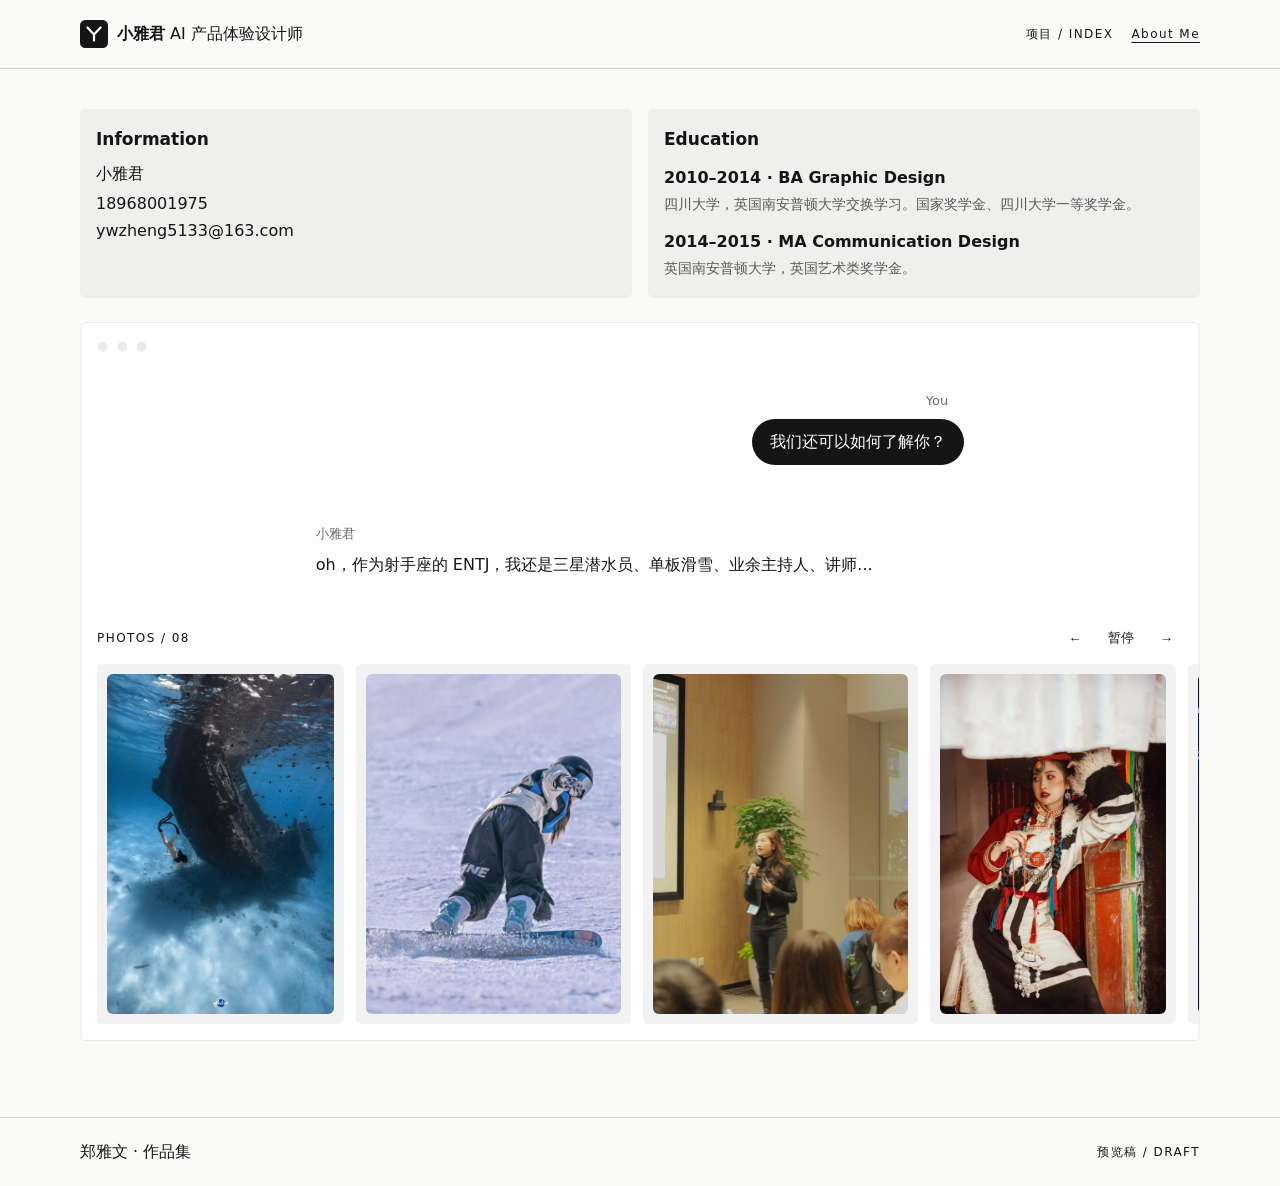
==== about.html @ f398ca6a "Add design portfolio website" ====
<!doctype html>
<html lang="zh-CN">
<head>
<meta charset="utf-8">
<meta name="viewport" content="width=device-width, initial-scale=1">
<title>About Me · 郑雅文</title>
<link rel="stylesheet" href="style.css">
</head>
<body>
<header><div class="wrap bar"><a class="site-brand" href="index.html"><img src="assets/brand.svg" alt="" width="28" height="28"><span><strong>小雅君</strong> AI 产品体验设计师</span></a><nav class="site-nav" aria-label="全站导航"><a class="meta" href="index.html#work">项目 / INDEX</a><a class="meta" href="about.html" aria-current="page">About Me</a></nav></div></header>
<main class="wrap about-profile">
<h1 class="visually-hidden">About Me</h1>
<div class="plates two">
<div class="grid-panel"><h3>Information</h3><p>小雅君</p><p><a href="tel:+8618968001975">18968001975</a><br><a href="mailto:ywzheng5133@163.com">ywzheng5133@163.com</a></p></div>
<div class="grid-panel"><h3>Education</h3><dl><dt>2010–2014 · BA Graphic Design</dt><dd>四川大学，英国南安普顿大学交换学习。国家奖学金、四川大学一等奖学金。</dd><dt>2014–2015 · MA Communication Design</dt><dd>英国南安普顿大学，英国艺术类奖学金。</dd></dl></div>
</div>
<section class="about-gallery" aria-label="认识小雅君">
<div class="about-window-chrome" aria-hidden="true">● ● ●</div>
<div class="about-conversation">
  <div class="about-question"><span class="about-speaker">You</span><p>我们还可以如何了解你？</p></div>
  <div class="about-reply"><span class="about-speaker">小雅君</span><p>oh，作为射手座的 ENTJ，我还是三星潜水员、单板滑雪、业余主持人、讲师...</p></div>
</div>
<div class="about-gallery-bar"><span class="meta">PHOTOS / 08</span><div class="about-gallery-controls" hidden><button type="button" data-step="-1" aria-label="上一张">←</button><button type="button" data-play>暂停</button><button type="button" data-step="1" aria-label="下一张">→</button></div></div>
<ul class="about-gallery-track" tabindex="0" aria-label="横向滚动浏览照片">
<li><img src="assets/about/01.jpg" alt="自由潜水" decoding="async"></li>
<li><img src="assets/about/02.jpg" alt="单板滑雪" decoding="async"></li>
<li><img src="assets/about/03.jpg" alt="现场分享" decoding="async"></li>
<li><img src="assets/about/04.jpg" alt="旅行肖像" decoding="async"></li>
<li><img src="assets/about/05.jpg" alt="Alibaba Design 2019" decoding="async"></li>
<li><img src="assets/about/06.jpg" alt="GXIC 访谈" decoding="async"></li>
<li><img src="assets/about/07.jpg" alt="UCAN 2019 演讲" decoding="async"></li>
<li><img src="assets/about/08.jpg" alt="《楚门世界》铜奖" decoding="async"></li>
</ul>
</section>
</main>
<script src="about-gallery.js" defer></script>
<footer><div class="wrap"><span>郑雅文 · 作品集</span><span class="meta">预览稿 / DRAFT</span></div></footer>
</body></html>
---- style.css ----
*{box-sizing:border-box}
:root{color-scheme:light;--ink:#151515;--muted:#595959;--line:#d0d0cd;--paper:#fafaf8;--radius:6px;--type:"SF Pro Text",-apple-system,BlinkMacSystemFont,"PingFang SC","Microsoft YaHei",system-ui,sans-serif}
body{margin:0;background:var(--paper);color:var(--ink);font:16px/1.65 var(--type)}
a{color:inherit;text-decoration:none}
a:focus-visible{outline:2px solid;outline-offset:5px}
.wrap{width:min(1120px,calc(100% - 64px));margin:auto}
header{border-bottom:1px solid var(--line)}
.bar,footer .wrap{display:flex;align-items:center;justify-content:space-between;gap:20px;min-height:68px}
.meta,.num,.tag{font:12px/1.5 var(--type);letter-spacing:.12em}
.hero{padding:clamp(60px,10vw,132px) 0 72px;position:relative}
.hero h1{margin:18px 0 22px;font-size:clamp(32px,5.8vw,70px);line-height:1.06;letter-spacing:-.05em}
.hero p,.intro{max-width:38em;color:var(--muted)}
.section-label{display:flex;justify-content:space-between;border-bottom:1px solid;padding-bottom:13px}
.project{display:grid;grid-template-columns:55px 1fr 200px 40px;gap:22px;align-items:center;padding:24px 12px;border-bottom:1px solid var(--line);transition:background .18s,color .18s}
.project:hover{background:var(--ink);color:var(--paper)}
.project h2{margin:4px 0;font-size:clamp(20px,3.1vw,36px);letter-spacing:-.045em;line-height:1.2}
.project p{margin:6px 0 0;font-size:14px}
.diagram{display:block;width:100%;height:78px;border:1px solid currentColor}
.arrow{font-size:24px;text-align:right}
footer{margin-top:76px;border-top:1px solid var(--line)}
.case-head{padding:48px 0 38px;border-bottom:1px solid}
.case-head h1{font-size:clamp(34px,6vw,76px);line-height:1.13;letter-spacing:-.05em;margin:12px 0}
.layout{display:grid;grid-template-columns:195px minmax(0,1fr);gap:44px;padding-top:34px}
.toc{position:sticky;top:24px;align-self:start;font-size:13px}
.toc a{display:block;padding:8px 0;border-bottom:1px solid var(--line)}
.toc a:hover,.bar a:hover{text-decoration:underline}
article h2{font-size:clamp(22px,3vw,32px);line-height:1.35;margin:44px 0 15px;scroll-margin-top:20px}
article h2:first-child{margin-top:0}
article p,article li{line-height:1.85}
article li{margin-bottom:.55em}
.table-wrap{overflow:auto;margin:24px 0}
table{width:100%;border-collapse:collapse;font-size:14px}
th,td{text-align:left;vertical-align:top;padding:12px;border-bottom:1px solid var(--line)}
th{background:#ededeb;border-top:1px solid var(--ink)}
.note{background:#ededeb;padding:14px 18px;font-size:14px}
.next{display:block;border-top:1px solid;margin-top:48px;padding-top:18px;font-size:22px}
@media(max-width:680px){.wrap{width:calc(100% - 32px)}.project{grid-template-columns:32px minmax(0,1fr) 24px;gap:10px;padding:20px 2px}.project .diagram{display:none}.layout{grid-template-columns:1fr;gap:26px}.toc{position:static}.hero{padding-bottom:44px}th,td{padding:8px}}
@media(prefers-reduced-motion:reduce){*{transition:none!important}}
.ai-part{scroll-margin-top:24px;margin-bottom:64px}
.chapter{display:grid;grid-template-columns:minmax(110px,23%) 1fr;gap:1px;background:var(--line);border:1px solid var(--line);margin:0 0 26px}
.chapter span{display:grid;align-content:center;padding:17px;background:#171717;color:white;font:12px/1.5 var(--type);letter-spacing:.08em}
article .chapter h2{margin:0;padding:18px;background:#efefed;font-size:clamp(20px,2.7vw,30px)}
.ai-part h3{margin:32px 0 10px;font-size:21px}
.ai-part h4{font-size:22px;margin:6px 0}
.ai-part blockquote{margin:28px 0;padding:8px 20px;border-left:3px solid;background:#efefed}
.plates{display:grid;gap:16px;margin:22px 0}
.plates.two{grid-template-columns:repeat(2,minmax(0,1fr))}
.plates.three{grid-template-columns:repeat(3,minmax(0,1fr))}
.plate{min-width:0;margin:0 0 18px}
.plate a{display:grid;background:#eee;border:1px solid var(--line);place-items:center}
.plate img{display:block;width:100%;height:auto}
.plate figcaption{border-top:1px solid var(--line);padding:8px 0;color:var(--muted);font-size:13px}
.plate figcaption .num{margin-right:9px}
.example{display:grid;grid-template-columns:minmax(160px,1fr) minmax(0,2fr);align-items:start;gap:24px;padding:24px 0;border-top:1px solid var(--line)}
@media(max-width:680px){.plates.two,.plates.three,.example{grid-template-columns:1fr}.chapter span{padding:10px}.chapter{grid-template-columns:92px 1fr}}
.plates .plate img{max-height:360px;object-fit:contain}
.example .plate img{max-height:520px;object-fit:contain}
.plates .plate a{min-height:110px}
.ai-part table{min-width:520px}
.ai-part table th[scope="row"]{background:transparent;border-top:0}
.case-detail{margin:16px 0 24px;border-block:1px solid var(--line)}
.case-detail summary{cursor:pointer;padding:13px 4px;font-weight:600;font-size:14px}
.case-detail summary:hover{text-decoration:underline}
.case-detail .detail-body{padding:0 0 12px}
.case-detail .detail-body>.table-wrap{margin-top:5px}
.overview-plate a{display:block;border:0}
.overview-plate figcaption{margin-top:8px}
.ai-part{margin-bottom:48px}
.ai-part h3{margin-top:24px}

/* Use tonal surfaces to separate the case content. */
.ai-part .chapter{border:0;border-radius:var(--radius);overflow:hidden;background:#efefed;gap:0}
.ai-part .chapter span{background:#e4e4e1;color:#555}
.ai-part .chapter h2{background:transparent}
.ai-part .plate a{border:0;border-radius:var(--radius);overflow:hidden;background:#efefed}
.ai-part .plate figcaption{border:0;color:#626262}
.ai-part .example{border:0;border-radius:var(--radius);background:#f0f0ee;padding:20px;margin:16px 0}
.ai-part .example .plate{margin-bottom:0}
.ai-part blockquote,.ai-part .case-detail{border:0;border-radius:var(--radius);background:#efefed}
.ai-part .case-detail summary{padding:14px 18px}
.ai-part .case-detail .detail-body{padding:0 18px 14px}
.ai-part .table-wrap{border-radius:var(--radius);background:#f1f1ef}
.ai-part th,.ai-part td{border:0}
.ai-part th{background:#e8e8e5;color:#252525}
.ai-part td{color:#4d4d4d}
.ai-part tbody tr:nth-child(even){background:#eaeae8}
.strategy-flow{display:grid;grid-template-columns:repeat(3,minmax(0,1fr));gap:12px;margin:20px 0}
.strategy-flow>div{border-radius:var(--radius);padding:18px;background:#efefed}
.strategy-flow .meta,.strategy-index{color:#626262}
.ai-part .strategy-flow h3{margin:6px 0 2px}
.strategy-flow p{margin:0;color:#555;font-size:14px}
.strategy-index{display:block;margin-bottom:4px}
.ai-part .component-grid{grid-template-columns:repeat(4,minmax(0,1fr))}
@media(max-width:680px){
  .strategy-flow{grid-template-columns:1fr}
  .ai-part .component-grid{grid-template-columns:repeat(2,minmax(0,1fr))}
}

.journey-grid{display:grid;gap:18px;margin:22px 0 36px}
.journey-row{display:grid;grid-template-columns:minmax(0,1fr) minmax(0,2fr);gap:22px;align-items:start;background:#efefed;border-radius:var(--radius);padding:20px}
.journey-copy .meta,.journey-copy p,.journey-copy dt{color:var(--muted)}
.ai-part .journey-copy h4{margin:8px 0;font-size:clamp(17px,2.1vw,23px)}
.journey-copy p,.journey-copy dl{margin:8px 0;font-size:14px}
.journey-copy dt{font-size:12px}
.journey-copy dd{margin:0;font-weight:600}
.ai-part .journey-row .plate{margin:0}
.ai-part .journey-row .plate a{border-radius:var(--radius)}
.ai-part .journey-row figcaption{padding-bottom:0}
@media(max-width:680px){.journey-row{grid-template-columns:1fr;gap:12px;padding:16px}}

.case-grid,.asset-grid{display:grid;gap:12px;margin:20px 0 28px}
.case-grid{grid-template-columns:repeat(3,minmax(0,1fr))}
.asset-grid{grid-template-columns:minmax(0,3fr) minmax(0,4fr)}
.grid-panel{min-width:0;background:#efefed;border-radius:var(--radius);padding:16px}
.grid-panel .meta{color:var(--muted)}
.ai-part .grid-panel h4{font-size:18px}
.grid-panel dl{margin:12px 0 0}
.grid-panel dt{font-weight:650;margin-top:12px}
.grid-panel dd{margin:2px 0;color:var(--muted);font-size:14px}
.asset-items{display:flex;gap:8px}
.asset-items .plate{flex:1;min-width:0;margin:8px 0 0}
.ai-part .asset-items .plate a,.ai-part .pattern-matrix .plate a{background:#fff;border-radius:var(--radius)}
.asset-items .plate img{height:clamp(85px,15vw,170px);object-fit:contain}
.grid-panel .plate .num{display:none}
.pattern-matrix .grid-panel{display:grid;grid-template-rows:subgrid;grid-row:span 6;gap:8px}
.pattern-matrix h4,.pattern-matrix .plate{margin:0}
.pattern-matrix p{margin:4px 0 0;font-size:14px;color:var(--muted)}
.pattern-matrix .plate img{max-height:260px;object-fit:contain}
@media(max-width:680px){
  .case-grid,.asset-grid{grid-template-columns:1fr}
  .pattern-matrix .grid-panel{display:block;grid-row:auto}
  .pattern-matrix .plate{margin:12px 0}
}

.ai-part .challenge-context,.challenge-cell,.challenge-question{background:#efefed;border-radius:var(--radius);padding:14px 16px}
.challenge-comparison{display:grid;grid-template-columns:repeat(2,minmax(0,1fr));gap:8px 14px;margin:26px 0 16px}
.challenge-track{min-width:0;display:grid;grid-template-rows:subgrid;grid-row:span 4}
.challenge-label{display:block;color:#585854;font-size:12px;font-weight:600;letter-spacing:.04em;margin-bottom:5px}
.ai-part .challenge-cell h4{font-size:clamp(16px,2vw,21px);line-height:1.35;margin:0}
.ai-part .challenge-cell p,.ai-part .challenge-question p{margin:0;color:#363633;font-size:14px;line-height:1.65}
.challenge-evidence{padding:8px 0}
.challenge-shots{display:flex;gap:8px}
.challenge-shots .plate{flex:1;margin:0}
.ai-part .challenge-shots .plate a{border-radius:var(--radius);background:#efefed}
.challenge-shots img{height:clamp(110px,16vw,190px);object-fit:contain}
.ai-part .challenge-shots figcaption{line-height:1.4;padding-bottom:0}
.challenge-shots .num{display:none}
.challenge-cell ol{padding-left:1.2em;margin:0;color:#363633;font-size:14px}
.ai-part .challenge-cell li{line-height:1.55;margin:0}
.ai-part .challenge-cell li+li{margin-top:4px}
@media(max-width:680px){.challenge-comparison{grid-template-columns:1fr;gap:20px}.challenge-track{grid-row:auto;grid-template-rows:auto;gap:6px}}

.ai-part .doc-chapter{grid-template-columns:23% 1fr;gap:24px;align-items:center;background:none;border-radius:0}
.ai-part .doc-chapter span{display:block;align-content:center;min-height:124px;padding:14px;border-radius:var(--radius);background:#151515;color:#fff;font:500 clamp(21px,3vw,32px)/1.3 var(--type);letter-spacing:-.03em}
.ai-part .doc-chapter h2{padding:0;font-weight:550;font-size:clamp(18px,2.2vw,24px);color:#252b31}
.ai-part .doc-background-title{font-size:17px}
.ai-part .challenge-context{background:none;border-left:2px solid #d0d0d0;border-radius:0;padding:0 0 0 13px;margin:0;color:#65696d}
.doc-issues{margin:8px 0 12px;padding-left:22px}
.doc-issues li::marker{color:#245de1}
.ai-part .doc-issues li{margin:0 0 5px;line-height:1.65}
.challenge-comparison{gap:16px;margin:10px 0 22px}
.challenge-track{grid-row:span 3;background:#f0f0f0;border-radius:var(--radius);padding:12px;gap:12px;color:#252b31}
.doc-problem span,.doc-response,.doc-problem p{font-size:14px}
.ai-part .doc-problem h4{font-size:17px;margin:8px 0}
.ai-part .doc-problem p,.ai-part .doc-response p{margin:4px 0;line-height:1.6}
.challenge-track .challenge-shots{background:#fff;gap:1px}
.challenge-track .challenge-shots .plate{display:flex;flex-direction:column-reverse;justify-content:start;background:#fff;padding:8px}
.ai-part .challenge-track .challenge-shots .plate a{background:white;border-radius:var(--radius)}
.ai-part .challenge-track .challenge-shots img{height:clamp(96px,13vw,155px)}
.ai-part .challenge-track .challenge-shots figcaption{padding:0 0 7px;color:#252b31;font-size:13px}
.ai-part .doc-conclusion{margin:0}
.doc-scenario{color:#252b31;margin:24px 0 32px}
.ai-part .doc-scenario h3{font-size:22px}
.doc-scenario-grid{display:grid;grid-template-columns:repeat(3,minmax(0,1fr));gap:18px}
.doc-scenario-card{background:#f0f0f0;border-radius:var(--radius);padding:12px}
.ai-part .doc-scenario-card h4{font-size:18px;margin:4px 0 10px}
.doc-scenario-card mark{background:#e1e3e5;color:inherit}
.doc-rules,.doc-examples{list-style:none}
.doc-rules{border-left:2px solid #ccc;padding:0 0 0 12px;margin:8px 0 0;color:#61666b}
.ai-part .doc-scenario .doc-examples-title{font-size:16px;margin:26px 0 10px}
.doc-examples{margin:0}
.ai-part .doc-scenario-card li{margin:0 0 8px;line-height:1.5}
.ai-part .doc-scenario-card li:last-child{margin-bottom:0}
.ai-part .asset-grid .grid-panel{border-radius:var(--radius)}
.ai-part .asset-grid .asset-items .plate a{border-radius:var(--radius);background:#fff}
.ai-part .asset-grid .asset-items img{height:clamp(100px,16vw,175px)}
@media(max-width:680px){
  .ai-part .doc-chapter{grid-template-columns:minmax(100px,30%) 1fr;gap:12px}
  .ai-part .doc-chapter span{min-height:90px}
  .challenge-track{grid-row:auto}
  .doc-scenario-grid{gap:6px}
  .doc-scenario-card{padding:8px;font-size:13px}
  .ai-part .doc-scenario-card h4{font-size:15px}
}

.wiki-gallery{background:#efefed;border-radius:var(--radius);padding:16px;margin-top:20px}
.ai-part .wiki-gallery h3{margin:0 0 10px}
.wiki-gallery .plates{margin:0 0 16px}
.wiki-gallery .plates:last-child,.wiki-gallery .plate{margin-bottom:0}
.ai-part .wiki-gallery .plate a{background:white}

.skill-grid{display:grid;grid-template-columns:minmax(0,2fr) minmax(0,1fr);gap:16px;align-items:start}
.skill-results{display:grid;gap:14px;min-width:0}
.distribution-grid .plate a{position:relative;display:block;aspect-ratio:1;min-height:0}
.distribution-grid .plate img{position:absolute;inset:0;width:100%;height:100%;max-height:none;padding:12px;object-fit:contain}
@media(max-width:680px){.skill-grid{grid-template-columns:1fr}}

.distribution-grid{display:grid;grid-template-columns:repeat(2,minmax(0,1fr));gap:14px}
.media-panel{min-width:0;display:grid;grid-row:span 2;grid-template-rows:subgrid;gap:12px}
.ai-part .media-panel p{margin:0;font-size:14px;line-height:1.65}
.ai-part .distribution-note{font-size:12px;color:var(--muted);margin-top:8px}
.ai-part .media-panel,.ai-part .journey-row,.ai-part .example,.ai-part .challenge-track,
.ai-part .grid-panel,.ai-part .wiki-gallery{background:#f0f0ef;border-radius:var(--radius);padding:16px}
.ai-part .challenge-shots{background:transparent;gap:8px}
.ai-part .challenge-shots .plate{background:transparent;padding:0;flex-direction:column}
.ai-part .challenge-shots figcaption{padding:7px 0 0}
.ai-part .plate a{background:#fff;border-radius:var(--radius);overflow:hidden}
.ai-part .plate-dark a{background:transparent}
.ai-part .plate-dark img{background:transparent}
.ai-part .media-panel .plate,.ai-part .wiki-gallery .plate{margin-bottom:0}
@media(max-width:680px){.distribution-grid{grid-template-columns:1fr}.media-panel{grid-row:auto;grid-template-rows:auto}}

.delivery-case #overview h2{margin-top:0}
.delivery-case .delivery-phase dl{display:grid;grid-template-columns:repeat(2,minmax(0,1fr));gap:12px 24px;margin:0}
.delivery-case .delivery-phase dt{margin-top:0}
.delivery-case .delivery-phase .plate{margin:20px 0 0}
.delivery-case .delivery-marketing{margin-top:14px}
.delivery-case .delivery-marketing h3{margin-top:0}
@media(max-width:680px){.delivery-case .delivery-phase dl{grid-template-columns:1fr}}

.product-case #overview h2{margin-top:0}
.product-case .product-module+.product-module{margin-top:14px}
.product-case .product-module>h3,.product-case .grid-panel>h3{margin-top:0}
.product-case .product-module .plate{margin:12px 0 0}
.product-case .product-module .plate img{max-height:none}
.product-case .product-module .plates{margin-bottom:12px}
.product-case .product-category{min-width:0}
.product-case .product-evidence,.product-case .product-category-grid>div{background:#fff;border-radius:var(--radius);padding:12px}
.product-case .product-evidence p,.product-case .product-category-grid p{margin:4px 0 0}
.product-case .product-caption,.product-case .product-category-grid p{font-size:13px;color:var(--muted)}
.product-case .product-category-grid{margin-bottom:0}

.product-case .product-exploration{margin-top:18px}
.product-case .skill-effects{display:grid;grid-template-columns:repeat(3,minmax(0,1fr));gap:12px;margin-top:14px;align-items:start}
.product-case .skill-effect{background:#f8f8f7;padding:10px}
.product-case .skill-effect-pair{display:grid;grid-template-columns:repeat(2,minmax(0,1fr));gap:8px}
.product-case .skill-effect h5{margin:0;font-size:12px}
.product-case .skill-effect figcaption{display:none}
@media(max-width:680px){.product-case .skill-effects{grid-template-columns:1fr}}

.product-case .product-models>.product-module{margin-top:0}
.product-case .product-models>.product-module>h3,
.product-case .product-models>.product-module>p{margin:0}
.product-case .product-models .plate{margin:0}
.product-case .product-models .plate a{aspect-ratio:2}
.product-case .product-models .plate img{width:100%;height:100%;object-fit:contain}
@media(min-width:681px){
  .product-case .product-models>.product-module{display:grid;grid-row:span 3;grid-template-rows:subgrid;row-gap:12px}
}
@media(max-width:680px){
  .product-case .product-models>.product-module>*+*{margin-top:12px}
}

.design-case .design-module{margin:0 0 16px}
.design-case .design-module h3{margin:0 0 8px}
.design-case .design-module p{margin:0 0 12px}
.design-case .design-module .plate{margin:0}
.design-case .design-module>.plate+.plate{margin-top:14px}
.design-case .design-module .plates{margin:14px 0}
.design-case .design-module .plate img{max-height:420px;object-fit:contain}
.design-case .design-module>.plate img{max-height:none}

.design-case .global-frames .plate a{height:clamp(240px,44vw,420px);background:#fff}
.design-case .global-frames .plate img{width:100%;height:100%;object-fit:contain}
.ai-service-grid,.ai-service-pair{display:grid;grid-template-columns:repeat(2,minmax(0,1fr));gap:12px}
.ai-service-grid{margin:12px 0 22px}
.design-case .ai-service-group h4{margin:0 0 12px;font-size:16px}
.ai-service-card{display:grid;grid-template-rows:auto 1fr;gap:12px}
.ai-service-card .plate{margin:0}
.ai-service-card .plate a{aspect-ratio:5/4}
.ai-service-card .plate+.plate a{aspect-ratio:7/10}
.ai-service-card .plate img{width:100%;height:100%;object-fit:contain}
@media(max-width:680px){.ai-service-grid{grid-template-columns:1fr}}

.design-case .design-mobile-grid .design-module{margin:0}
.design-case .design-mobile-grid .plate a{aspect-ratio:5/3}
.design-case .design-mobile-grid .plate img{width:100%;height:100%;object-fit:contain}

h1,.project h2,article h2{font-weight:550}
article h3{font-weight:500}
article h4,article h5{font-weight:500}

.site-nav{display:flex;flex-wrap:wrap;justify-content:flex-end;gap:8px 18px}
.site-nav [aria-current="page"]{text-decoration:underline;text-underline-offset:4px}
.about-case .grid-panel+.grid-panel{margin-top:12px}
.about-case .plates .grid-panel{margin-top:0}
.about-case .grid-panel h3{margin:0 0 8px}
.about-case .grid-panel p{margin:0 0 8px}
.about-case .grid-panel a:hover{text-decoration:underline}

.visually-hidden{position:absolute;width:1px;height:1px;overflow:hidden;clip-path:inset(50%);white-space:nowrap}
.about-profile{padding-top:40px}
.about-profile>.plates{margin:0 0 24px}
.about-profile .grid-panel h3{margin:0 0 8px;font-size:17px}
.about-profile .grid-panel p{margin:4px 0}
.about-profile .grid-panel dl{margin:0}
.about-profile .grid-panel a{overflow-wrap:anywhere}
.about-gallery{background:#efefed;border-radius:var(--radius);overflow:hidden}
.about-gallery-bar{display:flex;align-items:center;justify-content:space-between;padding:12px 16px}
.about-gallery-controls:not([hidden]){display:flex;gap:6px}
.about-gallery-controls button{border:0;background:#fff;color:var(--ink);border-radius:var(--radius);padding:5px 10px;cursor:pointer}
.about-gallery-track{position:relative;display:flex;gap:12px;overflow-x:auto;scroll-snap-type:x mandatory;list-style:none;margin:0;padding:0 16px 16px;scroll-padding-inline:16px}
.about-gallery-track li{flex:none;scroll-snap-align:start}
.about-gallery-track img{display:block;height:clamp(200px,34vw,340px);width:auto;border-radius:var(--radius)}

.about-gallery{background:#fff;border:1px solid #eaeaea}
.about-window-chrome{padding:12px 16px 0;color:#eaeaea;font-size:13px;letter-spacing:2px}
.about-conversation{width:min(58%,700px);margin:auto;padding:34px 0 42px;font-family:system-ui,"PingFang SC",sans-serif}
.about-question{display:flex;flex-direction:column;align-items:flex-end}
.about-speaker{display:block;color:#696969;font-size:13px;margin-bottom:7px}
.about-question .about-speaker{padding-right:16px}
.about-conversation p{margin:0;font-size:1rem;line-height:1.65}
.about-question p{background:#151515;color:#fff;border-radius:999px;padding:10px 18px}
.about-reply{margin-top:clamp(28px,5vw,58px)}
.about-gallery-track li{padding:10px;background:#f2f2f2;border-radius:var(--radius)}
.about-gallery-bar{padding-top:4px}
@media(max-width:680px){
  .about-conversation{width:auto;padding:24px 18px 28px}
}

.site-brand{display:inline-flex;align-items:center;gap:9px;min-width:0;line-height:1.35}
.site-brand img{flex:none}
.site-brand strong{font-weight:700}
@media(max-width:420px){.site-brand{font-size:13px;gap:6px}.site-brand img{width:24px;height:24px}}
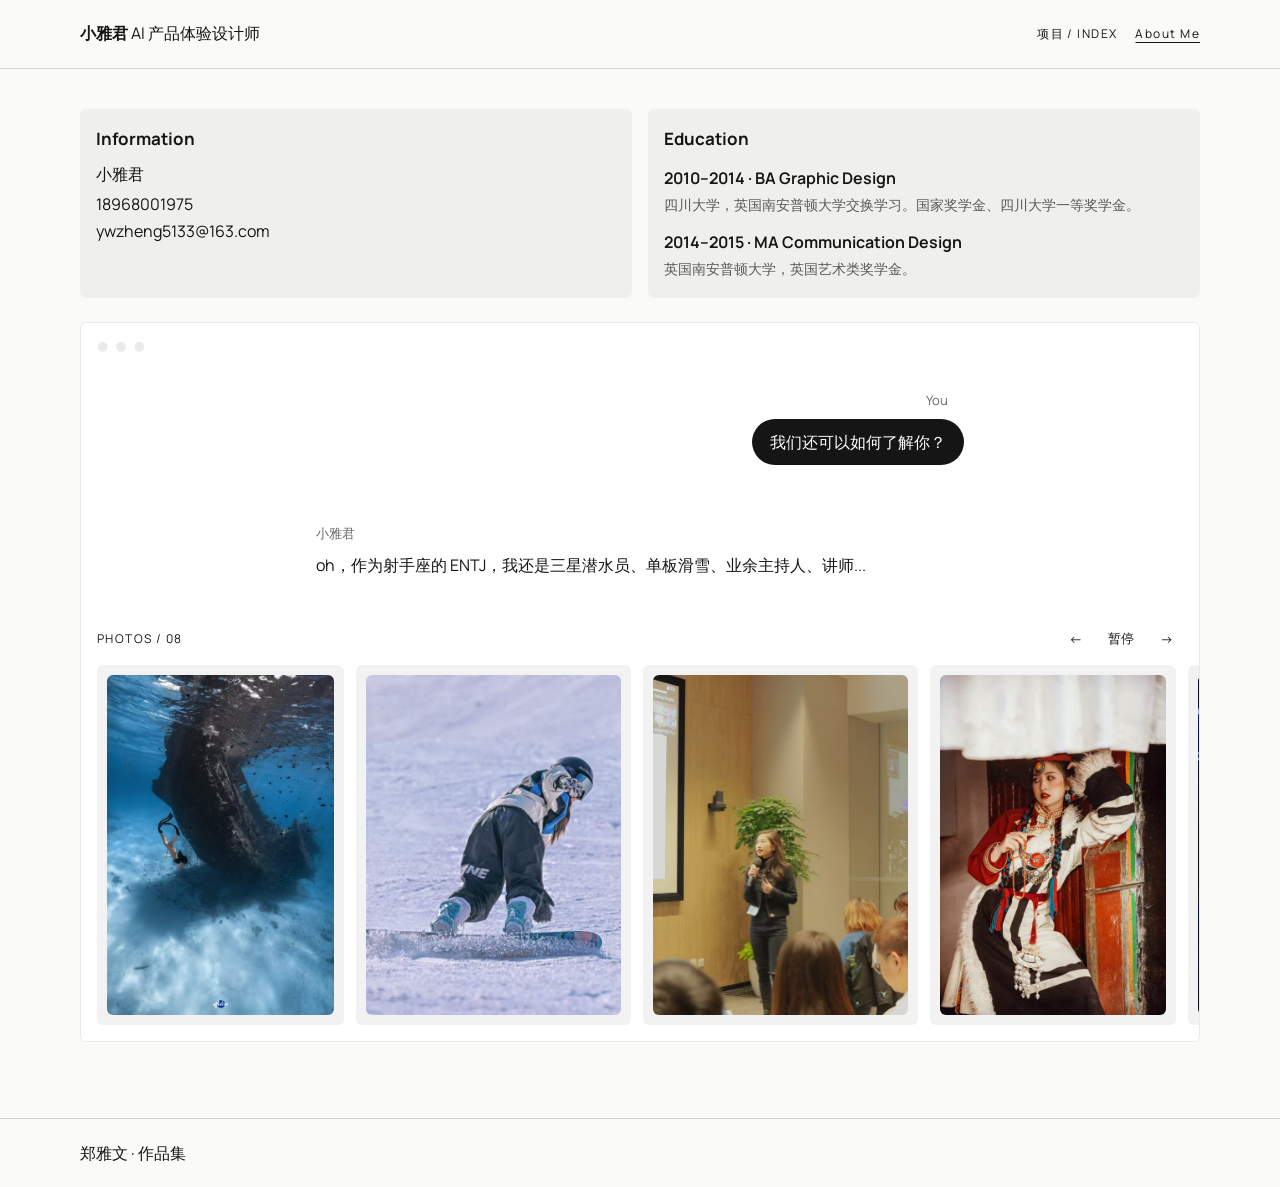
==== commit 9a2ac40f: "Polish published portfolio copy and navigation" ====
--- a/about.html
+++ b/about.html
@@ -7,7 +7,7 @@
 <link rel="stylesheet" href="style.css">
 </head>
 <body>
-<header><div class="wrap bar"><a class="site-brand" href="index.html"><img src="assets/brand.svg" alt="" width="28" height="28"><span><strong>小雅君</strong> AI 产品体验设计师</span></a><nav class="site-nav" aria-label="全站导航"><a class="meta" href="index.html#work">项目 / INDEX</a><a class="meta" href="about.html" aria-current="page">About Me</a></nav></div></header>
+<header><div class="wrap bar"><a class="site-brand" href="index.html"><span><strong>小雅君</strong> AI 产品体验设计师</span></a><nav class="site-nav" aria-label="全站导航"><a class="meta" href="index.html#work">项目 / INDEX</a><a class="meta" href="about.html" aria-current="page">About Me</a></nav></div></header>
 <main class="wrap about-profile">
 <h1 class="visually-hidden">About Me</h1>
 <div class="plates two">
@@ -34,5 +34,5 @@
 </section>
 </main>
 <script src="about-gallery.js" defer></script>
-<footer><div class="wrap"><span>郑雅文 · 作品集</span><span class="meta">预览稿 / DRAFT</span></div></footer>
+<footer><div class="wrap"><span>郑雅文 · 作品集</span></div></footer>
 </body></html>
--- a/style.css
+++ b/style.css
@@ -1,5 +1,6 @@
+@font-face{font-family:Manrope;src:url("assets/fonts/manrope.ttf") format("truetype");font-style:normal;font-weight:200 800;font-display:swap}
 *{box-sizing:border-box}
-:root{color-scheme:light;--ink:#151515;--muted:#595959;--line:#d0d0cd;--paper:#fafaf8;--radius:6px;--type:"SF Pro Text",-apple-system,BlinkMacSystemFont,"PingFang SC","Microsoft YaHei",system-ui,sans-serif}
+:root{color-scheme:light;--ink:#151515;--muted:#595959;--line:#d0d0cd;--paper:#fafaf8;--radius:6px;--type:Manrope,"SF Pro Text",-apple-system,BlinkMacSystemFont,"PingFang SC","Microsoft YaHei",system-ui,sans-serif}
 body{margin:0;background:var(--paper);color:var(--ink);font:16px/1.65 var(--type)}
 a{color:inherit;text-decoration:none}
 a:focus-visible{outline:2px solid;outline-offset:5px}
@@ -315,7 +316,7 @@
 
 .about-gallery{background:#fff;border:1px solid #eaeaea}
 .about-window-chrome{padding:12px 16px 0;color:#eaeaea;font-size:13px;letter-spacing:2px}
-.about-conversation{width:min(58%,700px);margin:auto;padding:34px 0 42px;font-family:system-ui,"PingFang SC",sans-serif}
+.about-conversation{width:min(58%,700px);margin:auto;padding:34px 0 42px;font-family:var(--type)}
 .about-question{display:flex;flex-direction:column;align-items:flex-end}
 .about-speaker{display:block;color:#696969;font-size:13px;margin-bottom:7px}
 .about-question .about-speaker{padding-right:16px}
@@ -332,3 +333,5 @@
 .site-brand img{flex:none}
 .site-brand strong{font-weight:700}
 @media(max-width:420px){.site-brand{font-size:13px;gap:6px}.site-brand img{width:24px;height:24px}}
+
+.about-gallery-controls button{font-family:var(--type)}
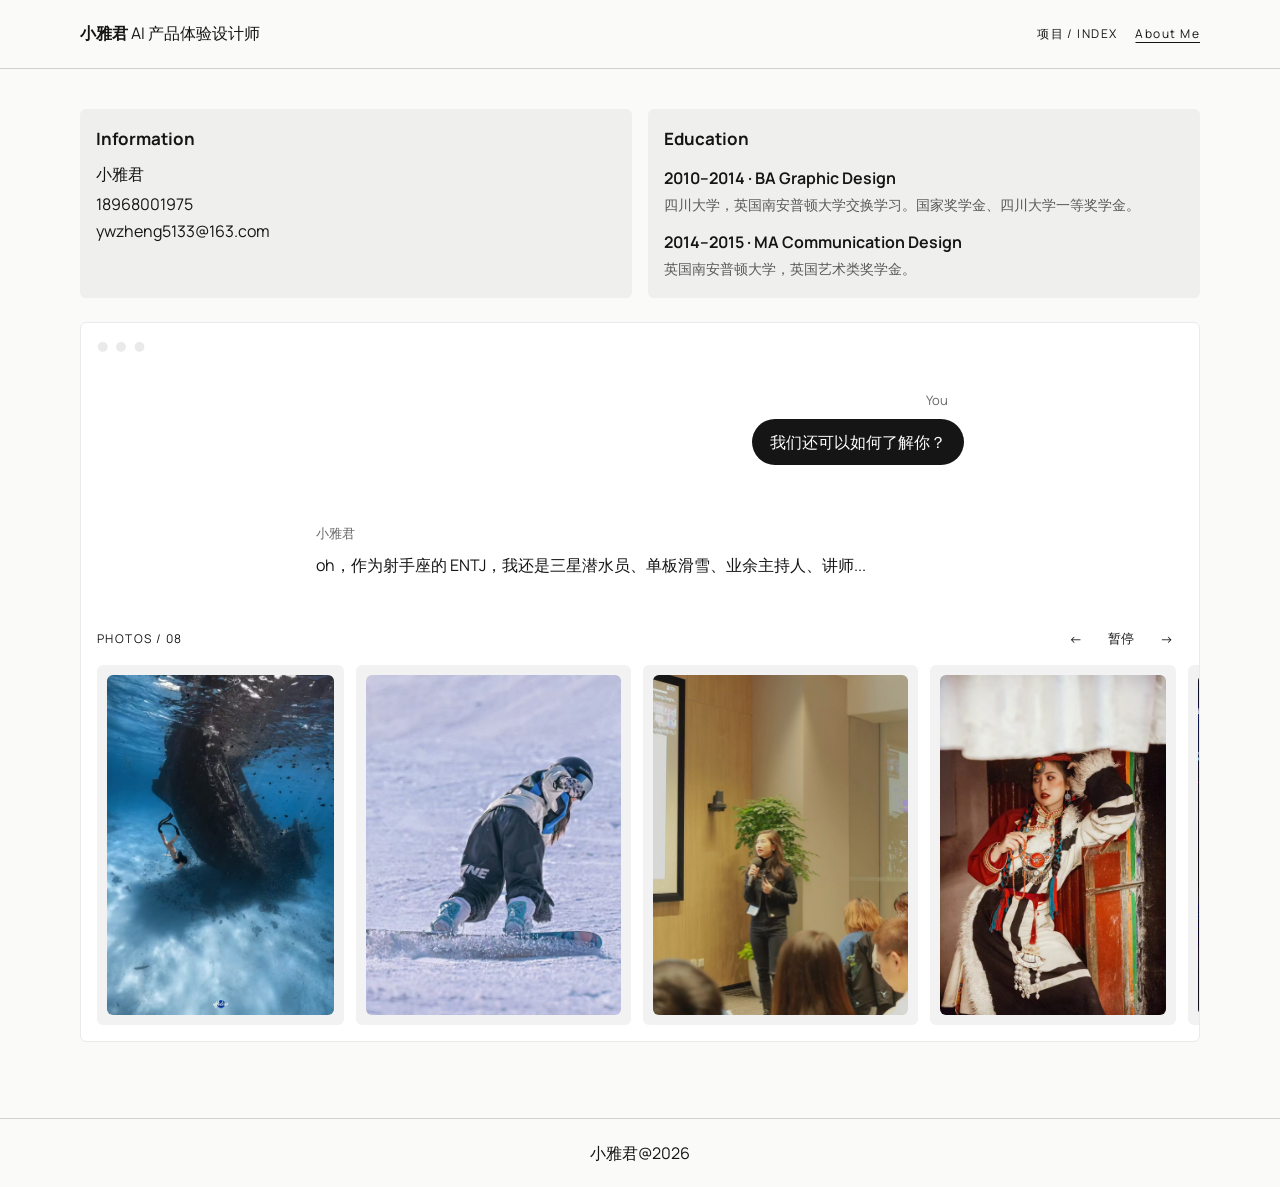
==== commit 0e620449: "Center portfolio footer credit" ====
--- a/about.html
+++ b/about.html
@@ -34,5 +34,5 @@
 </section>
 </main>
 <script src="about-gallery.js" defer></script>
-<footer><div class="wrap"><span>郑雅文 · 作品集</span></div></footer>
+<footer><div class="wrap"><span>小雅君@2026</span></div></footer>
 </body></html>
--- a/style.css
+++ b/style.css
@@ -335,3 +335,5 @@
 @media(max-width:420px){.site-brand{font-size:13px;gap:6px}.site-brand img{width:24px;height:24px}}
 
 .about-gallery-controls button{font-family:var(--type)}
+
+footer .wrap{justify-content:center;text-align:center}
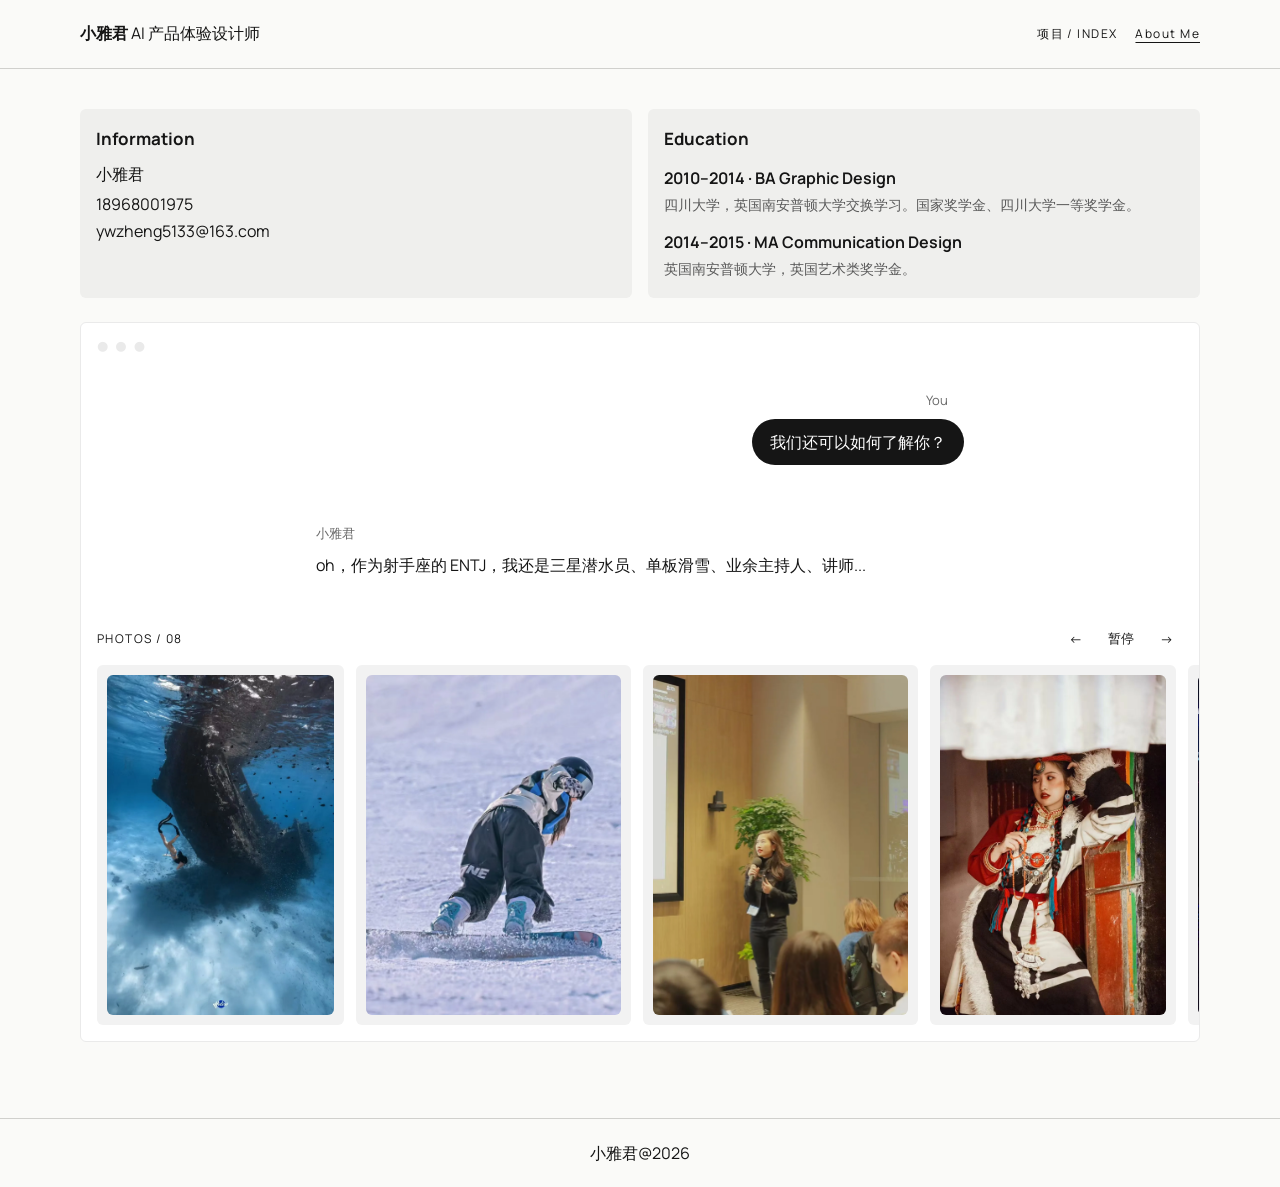
==== commit c91a53b2: "Serve lightweight portfolio image previews" ====
--- a/about.html
+++ b/about.html
@@ -22,14 +22,14 @@
 </div>
 <div class="about-gallery-bar"><span class="meta">PHOTOS / 08</span><div class="about-gallery-controls" hidden><button type="button" data-step="-1" aria-label="上一张">←</button><button type="button" data-play>暂停</button><button type="button" data-step="1" aria-label="下一张">→</button></div></div>
 <ul class="about-gallery-track" tabindex="0" aria-label="横向滚动浏览照片">
-<li><img src="assets/about/01.jpg" alt="自由潜水" decoding="async"></li>
-<li><img src="assets/about/02.jpg" alt="单板滑雪" decoding="async"></li>
-<li><img src="assets/about/03.jpg" alt="现场分享" decoding="async"></li>
-<li><img src="assets/about/04.jpg" alt="旅行肖像" decoding="async"></li>
-<li><img src="assets/about/05.jpg" alt="Alibaba Design 2019" decoding="async"></li>
-<li><img src="assets/about/06.jpg" alt="GXIC 访谈" decoding="async"></li>
-<li><img src="assets/about/07.jpg" alt="UCAN 2019 演讲" decoding="async"></li>
-<li><img src="assets/about/08.jpg" alt="《楚门世界》铜奖" decoding="async"></li>
+<li><img src="assets/about/previews/01.jpg.webp" alt="自由潜水" decoding="async"></li>
+<li><img src="assets/about/previews/02.jpg.webp" alt="单板滑雪" decoding="async"></li>
+<li><img src="assets/about/previews/03.jpg.webp" alt="现场分享" decoding="async"></li>
+<li><img src="assets/about/previews/04.jpg.webp" alt="旅行肖像" decoding="async"></li>
+<li><img src="assets/about/previews/05.jpg.webp" alt="Alibaba Design 2019" decoding="async"></li>
+<li><img src="assets/about/previews/06.jpg.webp" alt="GXIC 访谈" decoding="async"></li>
+<li><img src="assets/about/previews/07.jpg.webp" alt="UCAN 2019 演讲" decoding="async"></li>
+<li><img src="assets/about/previews/08.jpg.webp" alt="《楚门世界》铜奖" decoding="async"></li>
 </ul>
 </section>
 </main>
--- a/style.css
+++ b/style.css
@@ -100,8 +100,9 @@
 .journey-grid{display:grid;gap:18px;margin:22px 0 36px}
 .journey-row{display:grid;grid-template-columns:minmax(0,1fr) minmax(0,2fr);gap:22px;align-items:start;background:#efefed;border-radius:var(--radius);padding:20px}
 .journey-copy .meta,.journey-copy p,.journey-copy dt{color:var(--muted)}
-.ai-part .journey-copy h4{margin:8px 0;font-size:clamp(17px,2.1vw,23px)}
-.journey-copy p,.journey-copy dl{margin:8px 0;font-size:14px}
+.ai-part .journey-copy h4{margin:4px 0 2px;font-size:clamp(17px,2.1vw,23px)}
+.ai-part .journey-copy p{margin:0;font-size:14px;line-height:1.55}
+.journey-copy dl{margin:12px 0 0;font-size:14px}
 .journey-copy dt{font-size:12px}
 .journey-copy dd{margin:0;font-weight:600}
 .ai-part .journey-row .plate{margin:0}
@@ -337,3 +338,21 @@
 .about-gallery-controls button{font-family:var(--type)}
 
 footer .wrap{justify-content:center;text-align:center}
+
+
+.ai-part .journey-row{grid-template-columns:minmax(0,2fr) minmax(0,3fr)}
+.ai-part .journey-copy .plate{margin-top:6px}
+@media(min-width:681px){
+  .journey-copy{align-self:stretch;display:flex;flex-direction:column}
+  .journey-copy dl{margin-top:auto;padding-top:12px}
+}
+.journey-example{min-width:0;align-self:stretch;display:flex;flex-direction:column;justify-content:center;background:#fff;border-radius:var(--radius);padding:12px}
+.journey-example .num:empty{display:none}
+@media(max-width:680px){.ai-part .journey-row{grid-template-columns:1fr}}
+
+.ai-part .journey-copy figcaption{display:none}
+
+.hero .hero-headline{font:400 clamp(33.6px,7vw,100.8px)/.88 Georgia,"Times New Roman",serif;letter-spacing:-.035em}
+.hero-to{color:var(--muted)}
+.hero-end{font-size:.91em}
+.hero-end em{color:#8030b0}
